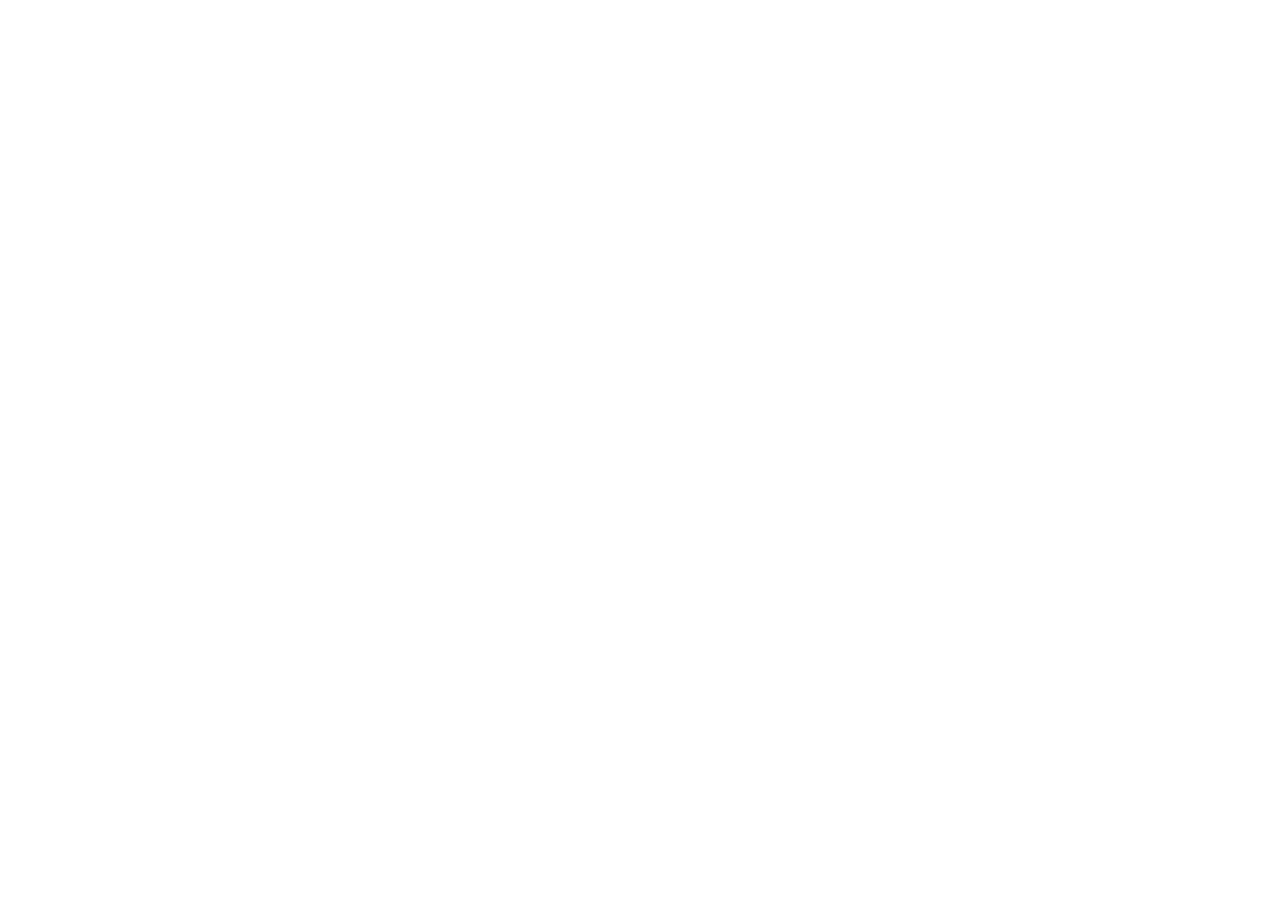
==== index.html @ 34c97002 "Add apropos.css and clean up CSS styles Added a link to the apropos.css stylesheet and removed unuse" ====
<!DOCTYPE html>
<html lang="fr">
<head>
  <meta charset="UTF-8">
  <meta name="viewport" content="width=device-width, initial-scale=1.0">
  <title>À propos | BonWaze - Notre histoire & notre mission</title>
  <meta name="description" content="Découvrez l'histoire de BonWaze, la marketplace gabonaise qui révolutionne le commerce en ligne avec un paiement 100% sécurisé.">
  <script src="https://cdn.tailwindcss.com"></script>
    <link rel="stylesheet" href="apropos.css">
  <link rel="stylesheet" href="https://cdnjs.cloudflare.com/ajax/libs/font-awesome/6.0.0-beta3/css/all.min.css">
  <link href="https://fonts.googleapis.com/css2?family=Sora:wght@300;400;500;600;700;800&family=DM+Sans:opsz,wght@9..40,300;400;500&display=swap" rel="stylesheet">
  <style>
    :root {
      --green-dark: #065f46;
      --green-mid: #059669;
      --green-light: #d1fae5;
      --green-xlight: #ecfdf5;
    }
    * { font-family: 'DM Sans', sans-serif; }
    h1, h2, h3, .display { font-family: 'Sora', sans-serif; }

    .hero-bg {
      background: linear-gradient(135deg, #022c22 0%, #064e3b 50%, #065f46 100%);
      position: relative;
      overflow: hidden;
    }
    .hero-bg::before {
      content: '';
      position: absolute;
      inset: 0;
      background-image: radial-gradient(circle at 20% 50%, rgba(16,185,129,0.15) 0%, transparent 60%),
                        radial-gradient(circle at 80% 20%, rgba(52,211,153,0.10) 0%, transparent 50%);
    }
    .hero-bg::after {
      content: '';
      position: absolute;
      bottom: -2px;
      left: 0; right: 0;
      height: 60px;
      background: white;
      clip-path: ellipse(55% 100% at 50% 100%);
    }

    .stat-card {
      background: rgba(255,255,255,0.08);
      border: 1px solid rgba(255,255,255,0.15);
      border-radius: 16px;
      backdrop-filter: blur(10px);
      transition: background 0.2s;
    }
    .stat-card:hover { background: rgba(255,255,255,0.14); }

    .feature-card {
      border: 1.5px solid #d1fae5;
      border-radius: 20px;
      transition: all 0.25s ease;
      background: white;
    }
    .feature-card:hover {
      border-color: #059669;
      transform: translateY(-3px);
      box-shadow: 0 12px 32px -8px rgba(5,150,105,0.18);
    }

    .icon-badge {
      width: 52px; height: 52px;
      border-radius: 14px;
      display: flex; align-items: center; justify-content: center;
      font-size: 22px;
      flex-shrink: 0;
    }

    .timeline-dot {
      width: 14px; height: 14px;
      border-radius: 50%;
      background: #059669;
      border: 3px solid white;
      box-shadow: 0 0 0 3px #059669;
      flex-shrink: 0;
    }
    .timeline-line {
      width: 2px;
      background: linear-gradient(to bottom, #059669, #d1fae5);
      flex-shrink: 0;
    }

    .partner-chip {
      background: #f0fdf4;
      border: 1.5px solid #bbf7d0;
      border-radius: 100px;
      padding: 10px 22px;
      font-weight: 500;
      color: #065f46;
      font-size: 14px;
      display: inline-flex;
      align-items: center;
      gap: 8px;
      transition: all 0.2s;
    }
    .partner-chip:hover {
      background: #d1fae5;
      border-color: #059669;
    }

</head>
<body class="bg-white text-gray-800">

  <!-- NAVBAR -->
  <header class="border-b border-gray-100 bg-white/95 backdrop-blur sticky top-0 z-50">
    <div class="max-w-7xl mx-auto px-4 sm:px-6 lg:px-8">
      <div class="flex justify-between items-center h-16 md:h-18">
        <a href="index.html" class="flex items-center space-x-2">
          <i class="fas fa-map-marker-alt text-2xl text-emerald-700"></i>
          <span class="font-bold text-xl tracking-tight text-gray-900" style="font-family:'Sora',sans-serif">Bon<span class="text-emerald-700">Waze</span></span>
          <span class="ml-1 text-xs bg-emerald-50 text-emerald-800 border border-emerald-200 px-2 py-0.5 rounded-full"><i class="fas fa-map-marker-alt mr-1"></i>Gabon</span>
        </a>
        <nav class="hidden md:flex items-center space-x-1">
          <a href="index.html" class="nav-link">Accueil</a>
          <a href="a-propos.html" class="nav-link active">À propos</a>
          <a href="faq.html" class="nav-link">FAQ</a>
          <a href="contact.html" class="nav-link">Contact</a>
          <a href="doc.html" class="nav-link">Documentation</a>
        </nav>
        <div class="flex items-center gap-3">
          <button class="hidden md:block text-emerald-700 text-sm font-semibold px-4 py-1.5 rounded-full border border-emerald-200 hover:bg-emerald-50 transition"><i class="fas fa-sign-in-alt mr-2"></i>Se connecter</button>
        </div>
      </div>
    </div>
  </header>

  <main>

    <!-- ═══ HERO ═══ -->
    <section class="hero-bg py-20 md:py-28 relative">
      <div class="relative max-w-5xl mx-auto px-4 text-center z-10 pb-10">
        <div class="inline-flex items-center gap-2 bg-white/10 border border-white/20 rounded-full px-4 py-2 mb-6 fade-up">
          <i class="fas fa-map-marker-alt text-emerald-300 text-sm"></i>
          <span class="text-emerald-300 text-sm font-medium">100% Made in Gabon</span>
        </div>
        <h1 class="text-4xl md:text-6xl font-bold text-white leading-tight mb-4 fade-up delay-1">
          La marketplace gabonaise<br><span class="text-emerald-300">qui vous protège</span>
        </h1>
        <p class="text-lg text-emerald-100/80 max-w-2xl mx-auto mb-12 fade-up delay-2">
          Née du constat que les plateformes existantes ne répondent pas aux réalités locales,
          BonWaze a été pensée par des Gabonais, pour les Gabonais.
        </p>

        <!-- Stats -->
        <div class="grid grid-cols-2 md:grid-cols-4 gap-4 max-w-3xl mx-auto fade-up delay-3">
          <div class="stat-card px-4 py-5 text-center">
            <div class="text-3xl font-bold text-white" style="font-family:'Sora',sans-serif">2024</div>
            <div class="text-xs text-emerald-200 mt-1 font-medium uppercase tracking-wide">Fondée</div>
          </div>
          <div class="stat-card px-4 py-5 text-center">
            <div class="text-3xl font-bold text-white" style="font-family:'Sora',sans-serif">0%</div>
            <div class="text-xs text-emerald-200 mt-1 font-medium uppercase tracking-wide">Risque d'arnaque</div>
          </div>
          <div class="stat-card px-4 py-5 text-center">
            <div class="text-3xl font-bold text-white" style="font-family:'Sora',sans-serif">24/7</div>
            <div class="text-xs text-emerald-200 mt-1 font-medium uppercase tracking-wide">Support client</div>
          </div>
          <div class="stat-card px-4 py-5 text-center">
            <div class="text-3xl font-bold text-white" style="font-family:'Sora',sans-serif">10K+</div>
            <div class="text-xs text-emerald-200 mt-1 font-medium uppercase tracking-wide">Utilisateurs actifs</div>
          </div>
        </div>
      </div>
    </section>

    <!-- ═══ MISSION ═══ -->
    <section class="max-w-6xl mx-auto px-4 py-20">
      <div class="grid md:grid-cols-2 gap-12 items-center">
        <div>
          <span class="text-emerald-600 text-sm font-semibold uppercase tracking-widest">Notre mission</span>
          <h2 class="text-3xl md:text-4xl font-bold mt-3 mb-5 leading-tight" style="font-family:'Sora',sans-serif">
            Sécuriser chaque transaction, sans exception
          </h2>
          <p class="text-gray-500 leading-relaxed mb-6">
            BonWaze ne se contente pas de mettre en relation vendeurs et acheteurs. L'application va plus loin en proposant un <strong class="text-gray-700">système de paiement sécurisé unique</strong> qui protège les deux parties — l'argent est bloqué jusqu'à la réception confirmée de l'article.
          </p>
          <p class="text-gray-500 leading-relaxed">
            Notre ambition est claire : <strong class="text-gray-700">redonner confiance aux Gabonais</strong> pour acheter et vendre en ligne, en éliminant les risques d'arnaque qui freinent encore trop d'utilisateurs.
          </p>
          <div class="mt-8 flex items-center gap-3 p-4 bg-emerald-50 border border-emerald-200 rounded-2xl">
            <i class="fas fa-quote-left text-emerald-400 text-2xl flex-shrink-0"></i>
            <p class="text-emerald-800 font-medium italic text-sm">"Sécuriser les transactions entre acheteurs et vendeurs au Gabon."</p>
          </div>
        </div>
        <div class="grid grid-cols-1 gap-4">
          <!-- feature rows -->
          <div class="feature-card p-5 flex items-start gap-4">
            <div class="icon-badge bg-emerald-100 text-emerald-700"><i class="fas fa-shield-alt"></i></div>
            <div>
              <h3 class="font-semibold text-gray-900">Paiement sécurisé (Escrow)</h3>
              <p class="text-gray-500 text-sm mt-1">L'argent est bloqué jusqu'à la réception confirmée. Zéro risque d'arnaque pour l'acheteur.</p>
            </div>
          </div>
          <div class="feature-card p-5 flex items-start gap-4">
            <div class="icon-badge bg-emerald-100 text-emerald-700"><i class="fas fa-wallet"></i></div>
            <div>
              <h3 class="font-semibold text-gray-900">Wallet Airtel Money intégré</h3>
              <p class="text-gray-500 text-sm mt-1">Rechargez, payez et retirez en toute simplicité via le réseau mobile que vous connaissez.</p>
            </div>
          </div>
          <div class="feature-card p-5 flex items-start gap-4">
            <div class="icon-badge bg-emerald-100 text-emerald-700"><i class="fas fa-truck"></i></div>
            <div>
              <h3 class="font-semibold text-gray-900">Livraison vérifiée</h3>
              <p class="text-gray-500 text-sm mt-1">Le vendeur n'est payé qu'après confirmation de livraison. Les deux parties sont protégées.</p>
            </div>
          </div>
          <div class="feature-card p-5 flex items-start gap-4">
            <div class="icon-badge bg-emerald-100 text-emerald-700"><i class="fas fa-medal"></i></div>
            <div>
              <h3 class="font-semibold text-gray-900">Certification vendeur</h3>
              <p class="text-gray-500 text-sm mt-1">Les vendeurs sérieux sont identifiés, vérifiés et récompensés. Achetez en confiance.</p>
            </div>
          </div>
        </div>
      </div>
    </section>

    <!-- ═══ TIMELINE ═══ -->
    <section class="bg-gray-50 py-20">
      <div class="max-w-4xl mx-auto px-4">
        <div class="text-center mb-14">
          <span class="text-emerald-600 text-sm font-semibold uppercase tracking-widest">Notre parcours</span>
          <h2 class="text-3xl md:text-4xl font-bold mt-3" style="font-family:'Sora',sans-serif">Comment tout a commencé</h2>
        </div>

        <div class="relative pl-10 md:pl-0">
          <!-- Timeline items -->
          <div class="md:flex gap-8 mb-10">
            <div class="hidden md:flex flex-col items-center" style="width:40px;flex-shrink:0;">
              <div class="timeline-dot mt-1"></div>
              <div class="timeline-line flex-1 mt-2"></div>
            </div>
            <div class="absolute left-3 top-1.5 md:hidden">
              <div class="timeline-dot"></div>
            </div>
            <div class="bg-white rounded-2xl border border-emerald-100 p-6 flex-1 shadow-sm">
              <span class="inline-block bg-emerald-100 text-emerald-800 text-xs font-bold px-3 py-1 rounded-full mb-3">2023 · Genèse</span>
              <h3 class="text-lg font-bold mb-2">Le constat qui change tout</h3>
              <p class="text-gray-500 text-sm leading-relaxed">Waze Studio observe que les Gabonais hésitent à vendre et acheter en ligne par peur des arnaques. L'idée de BonWaze germe : une solution locale pensée avec un paiement sécurisé de bout en bout.</p>
            </div>
          </div>

          <div class="md:flex gap-8 mb-10">
            <div class="hidden md:flex flex-col items-center" style="width:40px;flex-shrink:0;">
              <div class="timeline-dot mt-1"></div>
              <div class="timeline-line flex-1 mt-2"></div>
            </div>
            <div class="absolute left-3 md:hidden" style="top:calc(33% + 12px)">
              <div class="timeline-dot"></div>
            </div>
            <div class="bg-white rounded-2xl border border-emerald-100 p-6 flex-1 shadow-sm">
              <span class="inline-block bg-emerald-100 text-emerald-800 text-xs font-bold px-3 py-1 rounded-full mb-3">2024 · Lancement</span>
              <h3 class="text-lg font-bold mb-2">Naissance officielle</h3>
              <p class="text-gray-500 text-sm leading-relaxed">BonWaze ouvre ses portes en version bêta avec 50 vendeurs testeurs. Le wallet Airtel Money et le système d'escrow entrent en service. Waze Studio Inc. et Royal Tech s'associent pour l'aventure.</p>
            </div>
          </div>

          <div class="md:flex gap-8">
            <div class="hidden md:flex flex-col items-center" style="width:40px;flex-shrink:0;">
              <div class="timeline-dot mt-1"></div>
            </div>
            <div class="bg-white rounded-2xl border border-emerald-100 p-6 flex-1 shadow-sm">
              <span class="inline-block bg-emerald-100 text-emerald-800 text-xs font-bold px-3 py-1 rounded-full mb-3">2025 · Expansion</span>
              <h3 class="text-lg font-bold mb-2">Objectif Afrique centrale</h3>
              <p class="text-gray-500 text-sm leading-relaxed">Fort du succès au Gabon avec +10 000 utilisateurs actifs, BonWaze prépare son déploiement au Cameroun, en RDC et en Côte d'Ivoire. La plateforme de référence prend forme.</p>
            </div>
          </div>
        </div>
      </div>
    </section>

    <!-- ═══ CRÉATEURS ═══ -->
    <section class="max-w-6xl mx-auto px-4 py-20">
      <div class="text-center mb-12">
        <span class="text-emerald-600 text-sm font-semibold uppercase tracking-widest">Derrière BonWaze</span>
        <h2 class="text-3xl md:text-4xl font-bold mt-3" style="font-family:'Sora',sans-serif">Une double expertise locale</h2>
        <p class="text-gray-500 max-w-xl mx-auto mt-3">Deux entités gabonaises unies pour créer la marketplace qui manquait au Gabon.</p>
      </div>

      <div class="grid md:grid-cols-2 gap-8 mb-12">
        <div class="feature-card p-8">
          <div class="flex items-center gap-4 mb-5">
            <div class="icon-badge bg-emerald-700 text-white text-lg w-14 h-14">
              <i class="fas fa-code"></i>
            </div>
            <div>
              <h3 class="text-xl font-bold">Waze Studio Inc.</h3>
              <p class="text-emerald-600 text-sm font-medium">Studio de développement</p>
            </div>
          </div>
          <p class="text-gray-500 text-sm leading-relaxed">Studio gabonais spécialisé dans les solutions digitales innovantes, fondé en 2020. À l'origine de l'idée BonWaze, il apporte l'expertise technique : architecture, sécurité des paiements, et expérience utilisateur.</p>
          <div class="flex flex-wrap gap-2 mt-4">
            <span class="text-xs bg-emerald-50 border border-emerald-200 text-emerald-700 px-3 py-1 rounded-full">Développement</span>
            <span class="text-xs bg-emerald-50 border border-emerald-200 text-emerald-700 px-3 py-1 rounded-full">Cybersécurité</span>
            <span class="text-xs bg-emerald-50 border border-emerald-200 text-emerald-700 px-3 py-1 rounded-full">UX/UI</span>
          </div>
        </div>

        <div class="feature-card p-8">
          <div class="flex items-center gap-4 mb-5">
            <div class="icon-badge bg-emerald-700 text-white text-lg w-14 h-14">
              <i class="fas fa-chart-line"></i>
            </div>
            <div>
              <h3 class="text-xl font-bold">Royal Tech</h3>
              <p class="text-emerald-600 text-sm font-medium">Accompagnement technologique</p>
            </div>
          </div>
          <p class="text-gray-500 text-sm leading-relaxed">Leader dans l'accompagnement technologique au Gabon. Royal Tech apporte sa connaissance fine du marché local, ses partenariats stratégiques avec Airtel Money et les transporteurs, et son réseau de distribution.</p>
          <div class="flex flex-wrap gap-2 mt-4">
            <span class="text-xs bg-emerald-50 border border-emerald-200 text-emerald-700 px-3 py-1 rounded-full">Partenariats</span>
            <span class="text-xs bg-emerald-50 border border-emerald-200 text-emerald-700 px-3 py-1 rounded-full">Logistique</span>
            <span class="text-xs bg-emerald-50 border border-emerald-200 text-emerald-700 px-3 py-1 rounded-full">Marché local</span>
          </div>
        </div>
      </div>

      <div class="text-center mt-4">
        <a href="equipe.html" class="inline-flex items-center gap-2 text-emerald-700 font-semibold text-sm border border-emerald-300 bg-emerald-50 hover:bg-emerald-100 px-6 py-3 rounded-full transition">
          <i class="fas fa-users"></i>
          Voir les développeurs
          <i class="fas fa-arrow-right text-xs"></i>
        </a>
      </div>
    </section>

    <!-- ═══ VALEURS ═══ -->
    <section class="bg-gray-50 py-20">
      <div class="max-w-6xl mx-auto px-4">
        <div class="text-center mb-12">
          <span class="text-emerald-600 text-sm font-semibold uppercase tracking-widest">Ce qui nous anime</span>
          <h2 class="text-3xl md:text-4xl font-bold mt-3" style="font-family:'Sora',sans-serif">Nos valeurs fondamentales</h2>
        </div>
        <div class="grid md:grid-cols-3 gap-6">
          <div class="value-card bg-emerald-700 text-white">
            <div class="before:bg-white"></div>
            <i class="fas fa-handshake text-3xl text-emerald-200 mb-4 block"></i>
            <h3 class="text-xl font-bold mb-3">Confiance</h3>
            <p class="text-emerald-100 text-sm leading-relaxed">La pierre angulaire de BonWaze. Chaque fonctionnalité est pensée pour protéger acheteurs et vendeurs à chaque étape de la transaction.</p>
          </div>
          <div class="value-card bg-white border-2 border-emerald-100">
            <i class="fas fa-globe-africa text-3xl text-emerald-600 mb-4 block"></i>
            <h3 class="text-xl font-bold mb-3 text-gray-900">Proximité locale</h3>
            <p class="text-gray-500 text-sm leading-relaxed">Nous connaissons les réalités gabonaises : moyens de paiement, habitudes, logistique. BonWaze est faite pour ici, pas adaptée d'ailleurs.</p>
          </div>
          <div class="value-card bg-emerald-50 border-2 border-emerald-200">
            <i class="fas fa-lightbulb text-3xl text-emerald-600 mb-4 block"></i>
            <h3 class="text-xl font-bold mb-3 text-gray-900">Innovation</h3>
            <p class="text-gray-500 text-sm leading-relaxed">Notre système d'escrow et notre wallet intégré sont uniques au Gabon. Nous continuons d'innover pour offrir la meilleure expérience possible.</p>
          </div>
        </div>
      </div>
    </section>

    <!-- ═══ DISPONIBILITÉ ═══ -->
    <section class="max-w-6xl mx-auto px-4 py-20">
      <div class="grid md:grid-cols-2 gap-12 items-center">
        <div>
          <span class="text-emerald-600 text-sm font-semibold uppercase tracking-widest">Disponibilité</span>
          <h2 class="text-3xl md:text-4xl font-bold mt-3 mb-5" style="font-family:'Sora',sans-serif">Accessible partout, bientôt sur toutes les plateformes</h2>
          <p class="text-gray-500 leading-relaxed mb-8">BonWaze sera disponible sur toutes les plateformes avec un paiement 100% sécurisé via Airtel Money, le réseau mobile que vous utilisez déjà au quotidien.</p>
          <div class="flex flex-wrap gap-3">
            <div class="platform-badge">
              <i class="fas fa-globe text-emerald-600"></i>
              <span>Web</span>
              <span class="text-xs text-emerald-400 font-normal">(bientôt)</span>
            </div>
            <div class="platform-badge">
              <i class="fab fa-android text-emerald-600"></i>
              <span>Android</span>
              <span class="text-xs text-emerald-400 font-normal">(bientôt)</span>
            </div>
            <div class="platform-badge">
              <i class="fab fa-apple text-emerald-600"></i>
              <span>iOS</span>
              <span class="text-xs text-emerald-400 font-normal">(bientôt)</span>
            </div>
          </div>
          <div class="mt-6 flex items-center gap-3 p-4 bg-emerald-50 rounded-2xl border border-emerald-200">
            <img src="https://upload.wikimedia.org/wikipedia/commons/thumb/5/59/Airtel_money_logo.png/320px-Airtel_money_logo.png" alt="Airtel Money" class="h-7 object-contain" onerror="this.style.display='none'">
            <span class="text-sm text-emerald-800 font-medium">Paiement 100% sécurisé via <strong>Airtel Money</strong></span>
          </div>
        </div>
        <!-- Partenaires -->
        <div>
          <h3 class="text-lg font-semibold text-gray-700 mb-5">Nos partenaires stratégiques</h3>
          <div class="flex flex-wrap gap-3">
            <span class="partner-chip"><i class="fas fa-building text-emerald-600"></i> Waze Studio Inc.</span>
            <span class="partner-chip"><i class="fas fa-chart-simple text-emerald-600"></i> Royal Tech</span>
            <span class="partner-chip"><i class="fas fa-wifi text-emerald-600"></i> Airtel Money</span>
            <span class="partner-chip"><i class="fas fa-truck-fast text-emerald-600"></i> Express Transit</span>
          </div>
          <div class="mt-8 bg-emerald-50 border border-emerald-100 rounded-2xl p-6">
            <div class="flex items-center gap-3 mb-3">
              <i class="fas fa-clock-rotate-left text-emerald-600 text-xl"></i>
              <h4 class="font-semibold text-gray-800">Protection acheteur 24h</h4>
            </div>
            <p class="text-gray-500 text-sm leading-relaxed">Après réception, vous disposez de 24 heures pour signaler tout problème. Votre argent est libéré au vendeur uniquement après ce délai.</p>
          </div>
        </div>
      </div>
    </section>

    <!-- ═══ CTA ═══ -->
    <section class="max-w-6xl mx-auto px-4 pb-20">
      <div class="cta-section p-10 md:p-16 text-white relative z-0">
        <div class="relative z-10 text-center">
          <i class="fas fa-heart text-emerald-300 text-4xl mb-5 block"></i>
          <h2 class="text-3xl md:text-4xl font-bold mb-4" style="font-family:'Sora',sans-serif">Rejoignez l'aventure BonWaze</h2>
          <p class="text-emerald-100/80 mb-8 max-w-lg mx-auto">Que vous soyez acheteur, vendeur, investisseur ou partenaire — BonWaze vous ouvre les portes d'un commerce plus sûr, plus simple et plus proche de vous.</p>
          <div class="flex gap-4 justify-center flex-wrap">
            <button class="bg-white text-emerald-800 px-8 py-3 rounded-full font-semibold hover:bg-emerald-50 transition shadow-lg text-sm">
              <i class="fas fa-store mr-2"></i>Devenir vendeur
            </button>
            <button class="border-2 border-white/50 text-white px-8 py-3 rounded-full font-semibold hover:bg-white/10 transition text-sm">
              <i class="fas fa-envelope mr-2"></i>Nous contacter
            </button>
          </div>
        </div>
      </div>
    </section>

  </main>

  <!-- FOOTER -->
  <footer class="bg-gray-900 text-gray-400 py-12">
    <div class="max-w-7xl mx-auto px-4">
      <div class="flex flex-col md:flex-row items-center justify-between gap-6">
        <div class="flex items-center gap-2">
          <i class="fas fa-map-marker-alt text-emerald-500"></i>
          <span class="font-bold text-white" style="font-family:'Sora',sans-serif">Bon<span class="text-emerald-500">Waze</span></span>
          <span class="text-xs text-gray-500 ml-2"><i class="fas fa-shield-alt mr-1"></i>La confiance d'abord.</span>
        </div>
        <div class="flex flex-wrap justify-center gap-4 text-sm">
          <a href="index.html" class="hover:text-white transition">Accueil</a>
          <a href="a-propos.html" class="hover:text-white transition">À propos</a>
          <a href="faq.html" class="hover:text-white transition">FAQ</a>
          <a href="contact.html" class="hover:text-white transition">Contact</a>
        </div>
        <div class="flex gap-4">
          <a href="#" class="w-9 h-9 rounded-full border border-gray-700 flex items-center justify-center hover:border-emerald-500 hover:text-emerald-400 transition"><i class="fab fa-facebook text-sm"></i></a>
          <a href="#" class="w-9 h-9 rounded-full border border-gray-700 flex items-center justify-center hover:border-emerald-500 hover:text-emerald-400 transition"><i class="fab fa-instagram text-sm"></i></a>
          <a href="#" class="w-9 h-9 rounded-full border border-gray-700 flex items-center justify-center hover:border-emerald-500 hover:text-emerald-400 transition"><i class="fab fa-linkedin text-sm"></i></a>
          <a href="#" class="w-9 h-9 rounded-full border border-gray-700 flex items-center justify-center hover:border-emerald-500 hover:text-emerald-400 transition"><i class="fab fa-twitter text-sm"></i></a>
        </div>
      </div>
      <div class="border-t border-gray-800 mt-8 pt-6 text-center text-xs text-gray-600">
        © 2026 BonWaze – Tous droits réservés · <i class="fas fa-heart text-emerald-600"></i> Créé avec passion au Gabon · Mise à jour mars 2026
      </div>
    </div>
  </footer>

</body>
</html>
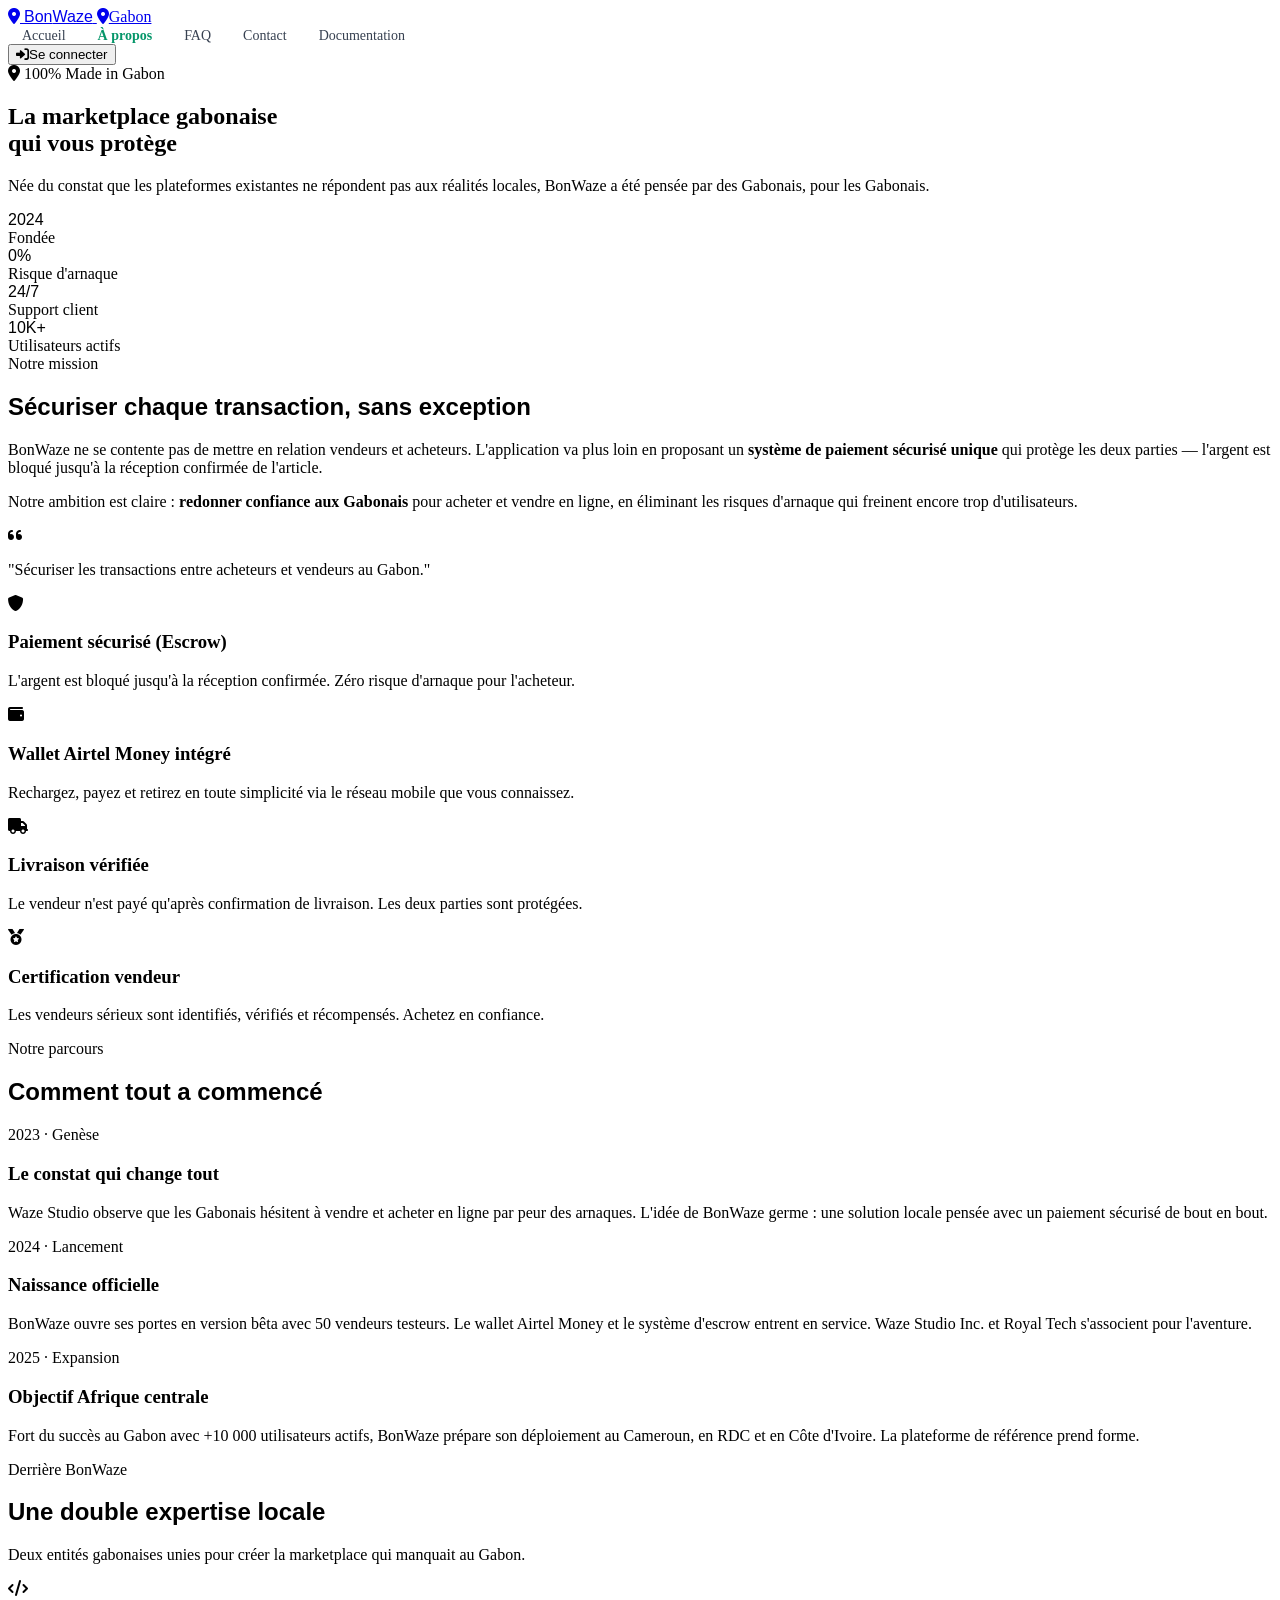
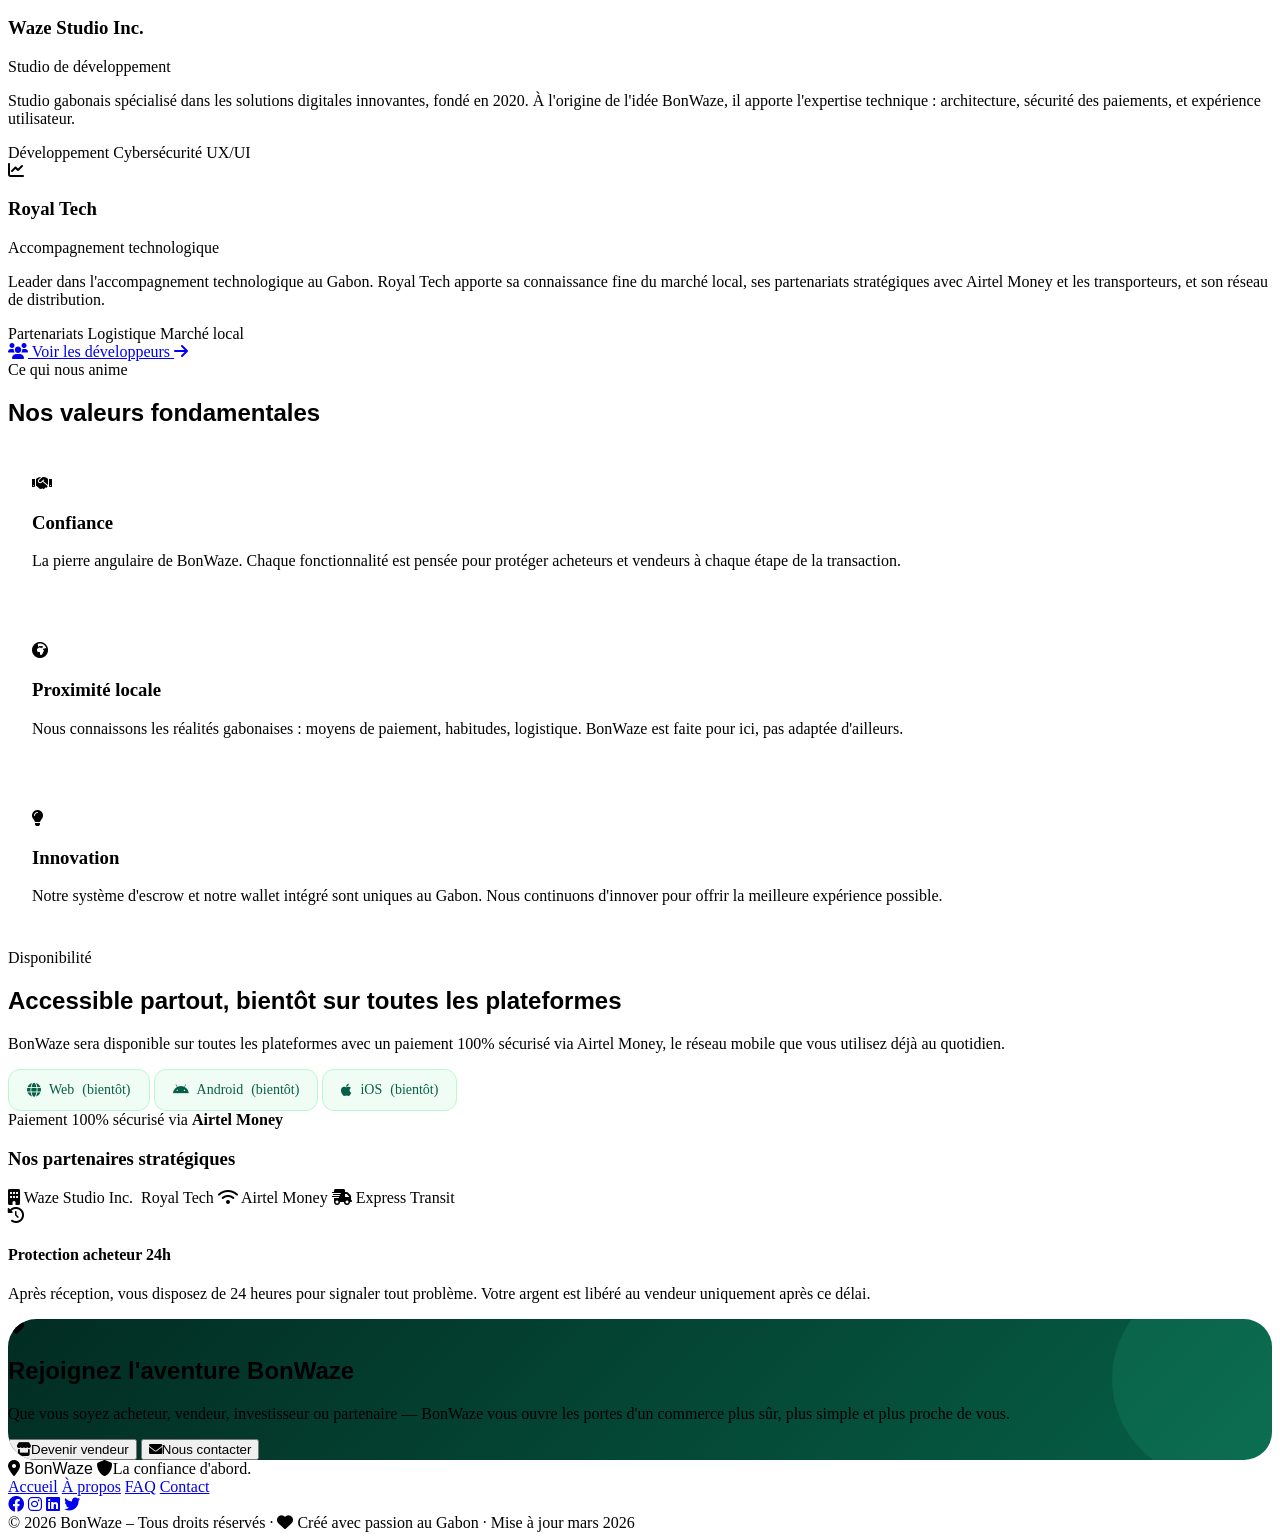
==== commit 9bf0375f: "Modify title and clean up CSS in index.html Updated the title and removed unused CSS styles." ====
--- a/index.html
+++ b/index.html
@@ -3,105 +3,12 @@
 <head>
   <meta charset="UTF-8">
   <meta name="viewport" content="width=device-width, initial-scale=1.0">
-  <title>À propos | BonWaze - Notre histoire & notre mission</title>
+  <title>À propos | BonWaze </title>
   <meta name="description" content="Découvrez l'histoire de BonWaze, la marketplace gabonaise qui révolutionne le commerce en ligne avec un paiement 100% sécurisé.">
   <script src="https://cdn.tailwindcss.com"></script>
     <link rel="stylesheet" href="apropos.css">
   <link rel="stylesheet" href="https://cdnjs.cloudflare.com/ajax/libs/font-awesome/6.0.0-beta3/css/all.min.css">
   <link href="https://fonts.googleapis.com/css2?family=Sora:wght@300;400;500;600;700;800&family=DM+Sans:opsz,wght@9..40,300;400;500&display=swap" rel="stylesheet">
-  <style>
-    :root {
-      --green-dark: #065f46;
-      --green-mid: #059669;
-      --green-light: #d1fae5;
-      --green-xlight: #ecfdf5;
-    }
-    * { font-family: 'DM Sans', sans-serif; }
-    h1, h2, h3, .display { font-family: 'Sora', sans-serif; }
-
-    .hero-bg {
-      background: linear-gradient(135deg, #022c22 0%, #064e3b 50%, #065f46 100%);
-      position: relative;
-      overflow: hidden;
-    }
-    .hero-bg::before {
-      content: '';
-      position: absolute;
-      inset: 0;
-      background-image: radial-gradient(circle at 20% 50%, rgba(16,185,129,0.15) 0%, transparent 60%),
-                        radial-gradient(circle at 80% 20%, rgba(52,211,153,0.10) 0%, transparent 50%);
-    }
-    .hero-bg::after {
-      content: '';
-      position: absolute;
-      bottom: -2px;
-      left: 0; right: 0;
-      height: 60px;
-      background: white;
-      clip-path: ellipse(55% 100% at 50% 100%);
-    }
-
-    .stat-card {
-      background: rgba(255,255,255,0.08);
-      border: 1px solid rgba(255,255,255,0.15);
-      border-radius: 16px;
-      backdrop-filter: blur(10px);
-      transition: background 0.2s;
-    }
-    .stat-card:hover { background: rgba(255,255,255,0.14); }
-
-    .feature-card {
-      border: 1.5px solid #d1fae5;
-      border-radius: 20px;
-      transition: all 0.25s ease;
-      background: white;
-    }
-    .feature-card:hover {
-      border-color: #059669;
-      transform: translateY(-3px);
-      box-shadow: 0 12px 32px -8px rgba(5,150,105,0.18);
-    }
-
-    .icon-badge {
-      width: 52px; height: 52px;
-      border-radius: 14px;
-      display: flex; align-items: center; justify-content: center;
-      font-size: 22px;
-      flex-shrink: 0;
-    }
-
-    .timeline-dot {
-      width: 14px; height: 14px;
-      border-radius: 50%;
-      background: #059669;
-      border: 3px solid white;
-      box-shadow: 0 0 0 3px #059669;
-      flex-shrink: 0;
-    }
-    .timeline-line {
-      width: 2px;
-      background: linear-gradient(to bottom, #059669, #d1fae5);
-      flex-shrink: 0;
-    }
-
-    .partner-chip {
-      background: #f0fdf4;
-      border: 1.5px solid #bbf7d0;
-      border-radius: 100px;
-      padding: 10px 22px;
-      font-weight: 500;
-      color: #065f46;
-      font-size: 14px;
-      display: inline-flex;
-      align-items: center;
-      gap: 8px;
-      transition: all 0.2s;
-    }
-    .partner-chip:hover {
-      background: #d1fae5;
-      border-color: #059669;
-    }
-
 </head>
 <body class="bg-white text-gray-800">
 
--- a/apropos.css
+++ b/apropos.css
@@ -0,0 +1,64 @@
+
+    .value-card {
+      border-radius: 20px;
+      padding: 28px 24px;
+      position: relative;
+      overflow: hidden;
+    }
+    .value-card::before {
+      content: '';
+      position: absolute;
+      top: -20px; right: -20px;
+      width: 80px; height: 80px;
+      border-radius: 50%;
+      opacity: 0.08;
+    }
+
+    .cta-section {
+      background: linear-gradient(135deg, #022c22, #065f46);
+      border-radius: 28px;
+      position: relative;
+      overflow: hidden;
+    }
+    .cta-section::before {
+      content: '';
+      position: absolute;
+      top: -40px; right: -40px;
+            width: 200px; height: 200px;
+      border-radius: 50%;
+      background: rgba(52,211,153,0.12);
+    }
+
+    .nav-link {
+      color: #374151;
+      font-size: 14px;
+      font-weight: 500;
+      padding: 6px 14px;
+      border-radius: 100px;
+      transition: all 0.15s;
+      text-decoration: none;
+    }
+    .nav-link:hover { background: #f0fdf4; color: #065f46; }
+    .nav-link.active { color: #059669; font-weight: 600; }
+
+    .platform-badge {
+      display: inline-flex; align-items: center; gap: 8px;
+      background: #f0fdf4;
+      border: 1.5px solid #bbf7d0;
+      border-radius: 12px;
+      padding: 12px 18px;
+      color: #065f46;
+      font-weight: 500;
+      font-size: 14px;
+    }
+
+    @keyframes fadeUp {
+      from { opacity: 0; transform: translateY(20px); }
+      to { opacity: 1; transform: translateY(0); }
+    }
+    .fade-up { animation: fadeUp 0.6s ease forwards; }
+    .delay-1 { animation-delay: 0.1s; opacity: 0; }
+    .delay-2 { animation-delay: 0.2s; opacity: 0; }
+    .delay-3 { animation-delay: 0.3s; opacity: 0; }
+    .delay-4 { animation-delay: 0.4s; opacity: 0; }
+  
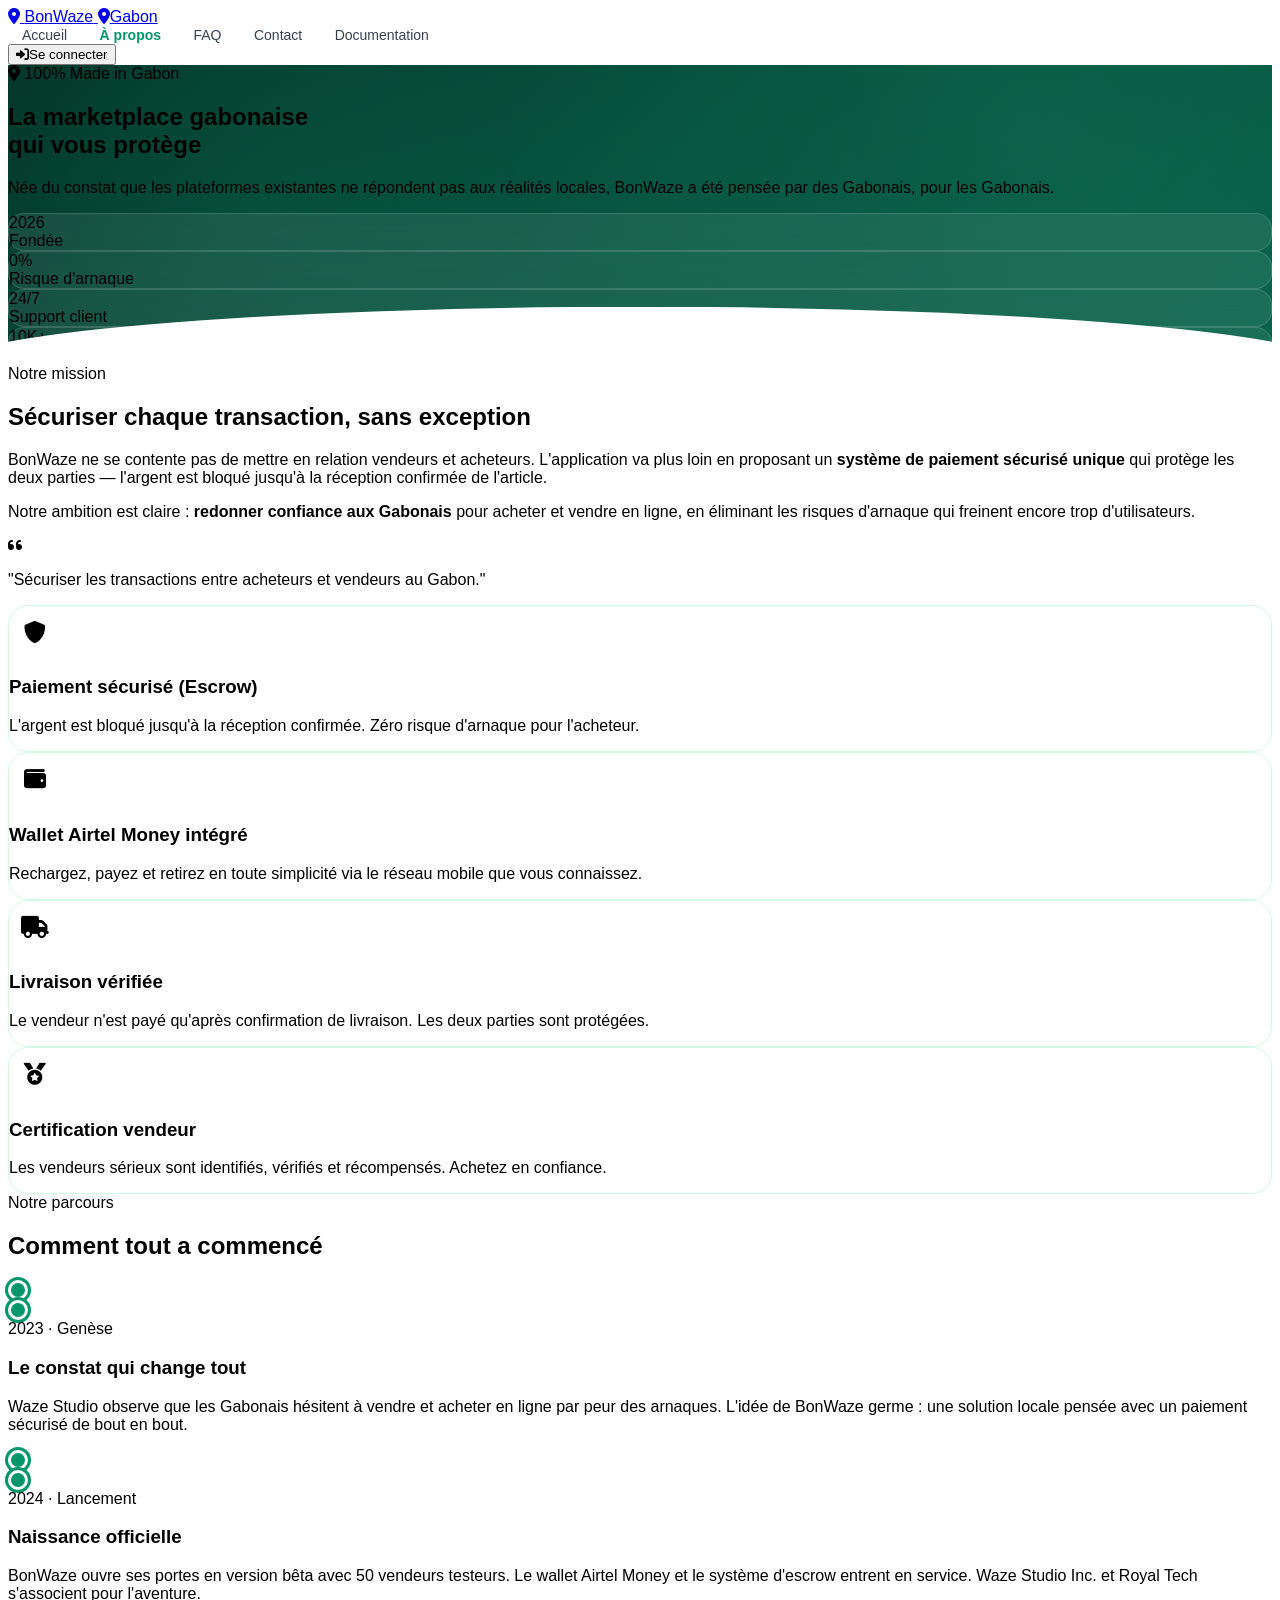
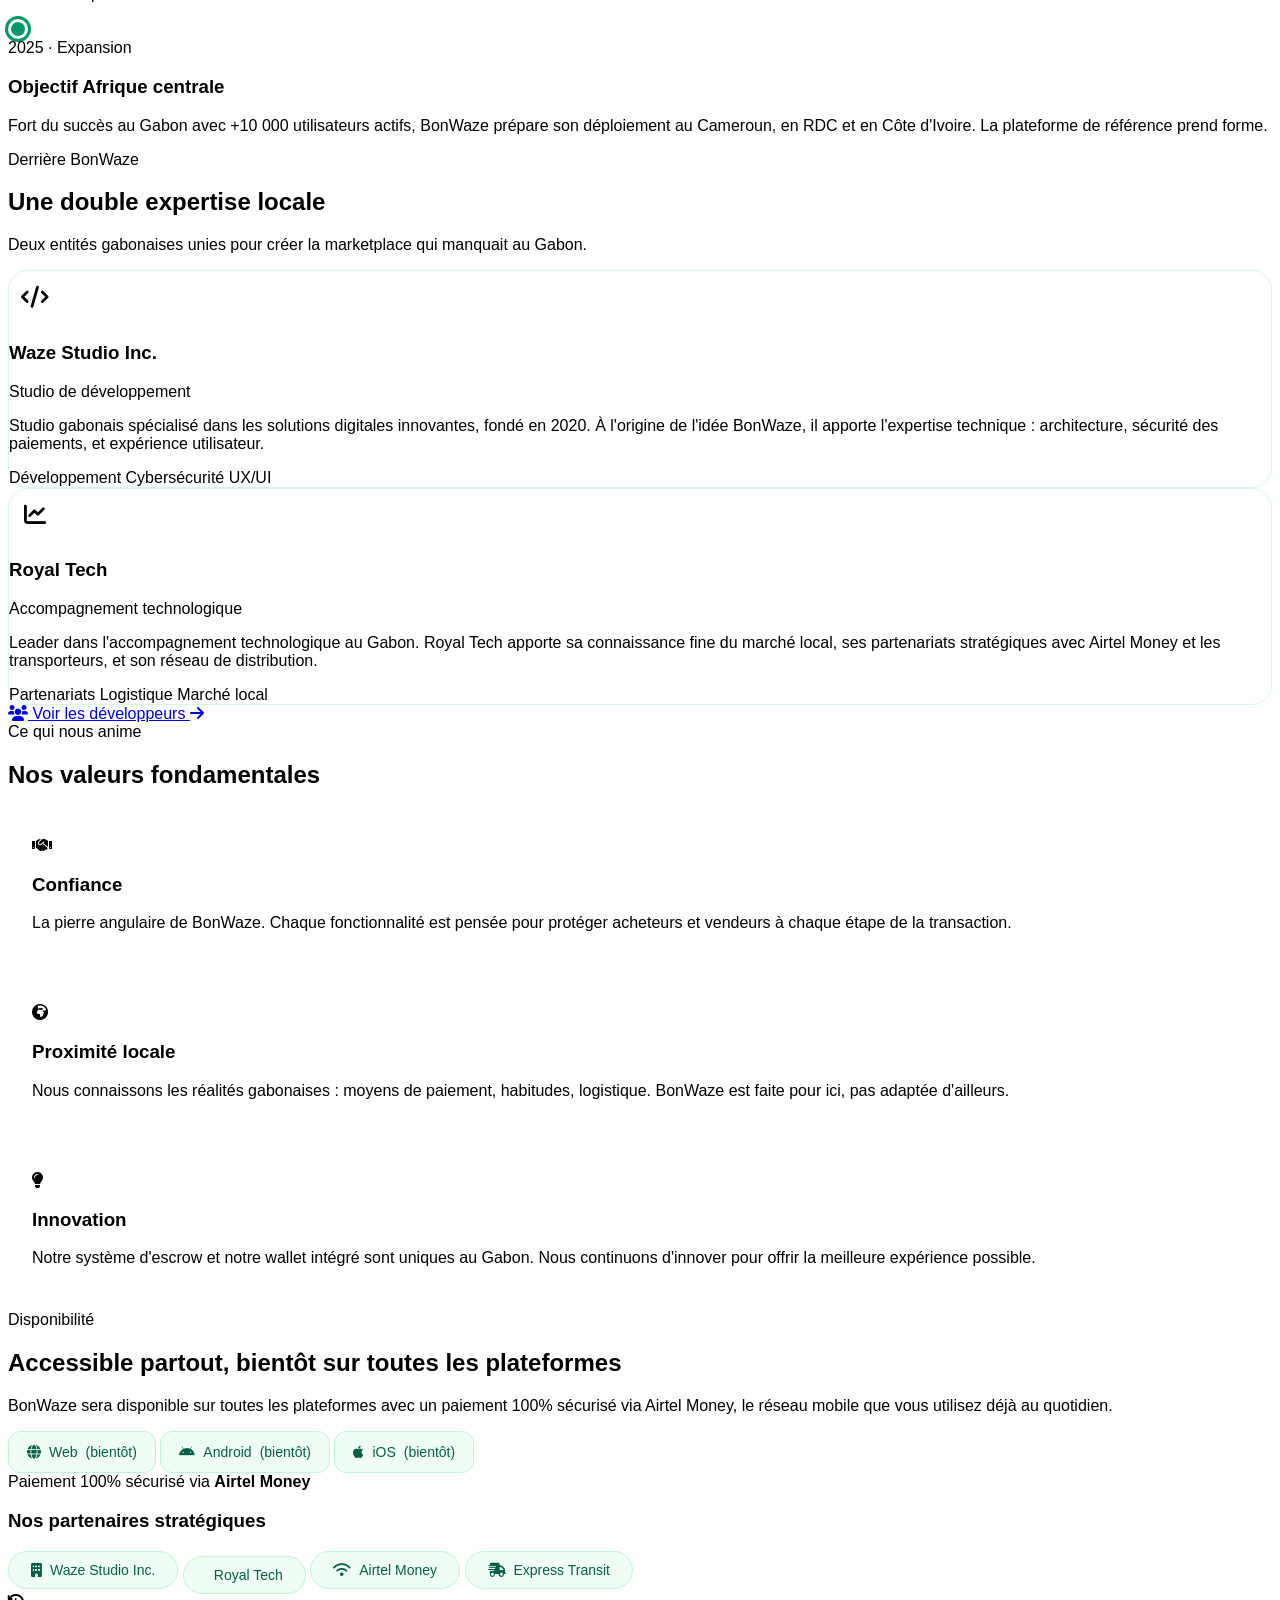
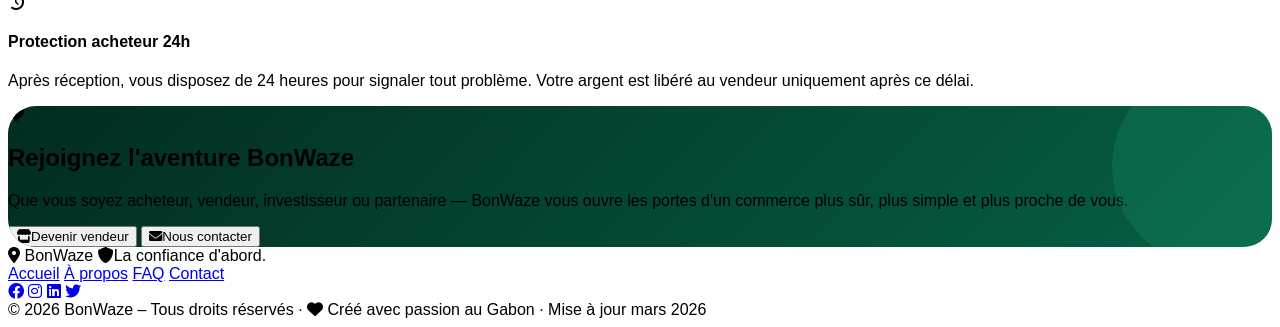
==== commit 3083be48: "Update founding year from 2024 to 2026" ====
--- a/index.html
+++ b/index.html
@@ -55,7 +55,7 @@
         <!-- Stats -->
         <div class="grid grid-cols-2 md:grid-cols-4 gap-4 max-w-3xl mx-auto fade-up delay-3">
           <div class="stat-card px-4 py-5 text-center">
-            <div class="text-3xl font-bold text-white" style="font-family:'Sora',sans-serif">2024</div>
+            <div class="text-3xl font-bold text-white" style="font-family:'Sora',sans-serif">2026</div>
             <div class="text-xs text-emerald-200 mt-1 font-medium uppercase tracking-wide">Fondée</div>
           </div>
           <div class="stat-card px-4 py-5 text-center">
--- a/apropos.css
+++ b/apropos.css
@@ -1,4 +1,95 @@
 
+    :root {
+      --green-dark: #065f46;
+      --green-mid: #059669;
+      --green-light: #d1fae5;
+      --green-xlight: #ecfdf5;
+    }
+    * { font-family: 'DM Sans', sans-serif; }
+    h1, h2, h3, .display { font-family: 'Sora', sans-serif; }
+
+    .hero-bg {
+      background: linear-gradient(135deg, #022c22 0%, #064e3b 50%, #065f46 100%);
+      position: relative;
+      overflow: hidden;
+    }
+    .hero-bg::before {
+      content: '';
+      position: absolute;
+      inset: 0;
+      background-image: radial-gradient(circle at 20% 50%, rgba(16,185,129,0.15) 0%, transparent 60%),
+                        radial-gradient(circle at 80% 20%, rgba(52,211,153,0.10) 0%, transparent 50%);
+    }
+    .hero-bg::after {
+      content: '';
+      position: absolute;
+      bottom: -2px;
+      left: 0; right: 0;
+      height: 60px;
+      background: white;
+      clip-path: ellipse(55% 100% at 50% 100%);
+    }
+
+    .stat-card {
+      background: rgba(255,255,255,0.08);
+      border: 1px solid rgba(255,255,255,0.15);
+      border-radius: 16px;
+      backdrop-filter: blur(10px);
+      transition: background 0.2s;
+    }
+    .stat-card:hover { background: rgba(255,255,255,0.14); }
+
+    .feature-card {
+      border: 1.5px solid #d1fae5;
+      border-radius: 20px;
+      transition: all 0.25s ease;
+      background: white;
+    }
+    .feature-card:hover {
+      border-color: #059669;
+      transform: translateY(-3px);
+      box-shadow: 0 12px 32px -8px rgba(5,150,105,0.18);
+    }
+
+    .icon-badge {
+      width: 52px; height: 52px;
+      border-radius: 14px;
+      display: flex; align-items: center; justify-content: center;
+      font-size: 22px;
+      flex-shrink: 0;
+    }
+
+    .timeline-dot {
+      width: 14px; height: 14px;
+              border-radius: 50%;
+      background: #059669;
+      border: 3px solid white;
+      box-shadow: 0 0 0 3px #059669;
+      flex-shrink: 0;
+    }
+    .timeline-line {
+      width: 2px;
+      background: linear-gradient(to bottom, #059669, #d1fae5);
+      flex-shrink: 0;
+    }
+
+    .partner-chip {
+      background: #f0fdf4;
+      border: 1.5px solid #bbf7d0;
+      border-radius: 100px;
+      padding: 10px 22px;
+      font-weight: 500;
+      color: #065f46;
+      font-size: 14px;
+      display: inline-flex;
+      align-items: center;
+      gap: 8px;
+      transition: all 0.2s;
+    }
+    .partner-chip:hover {
+      background: #d1fae5;
+      border-color: #059669;
+    }
     .value-card {
       border-radius: 20px;
       padding: 28px 24px;
